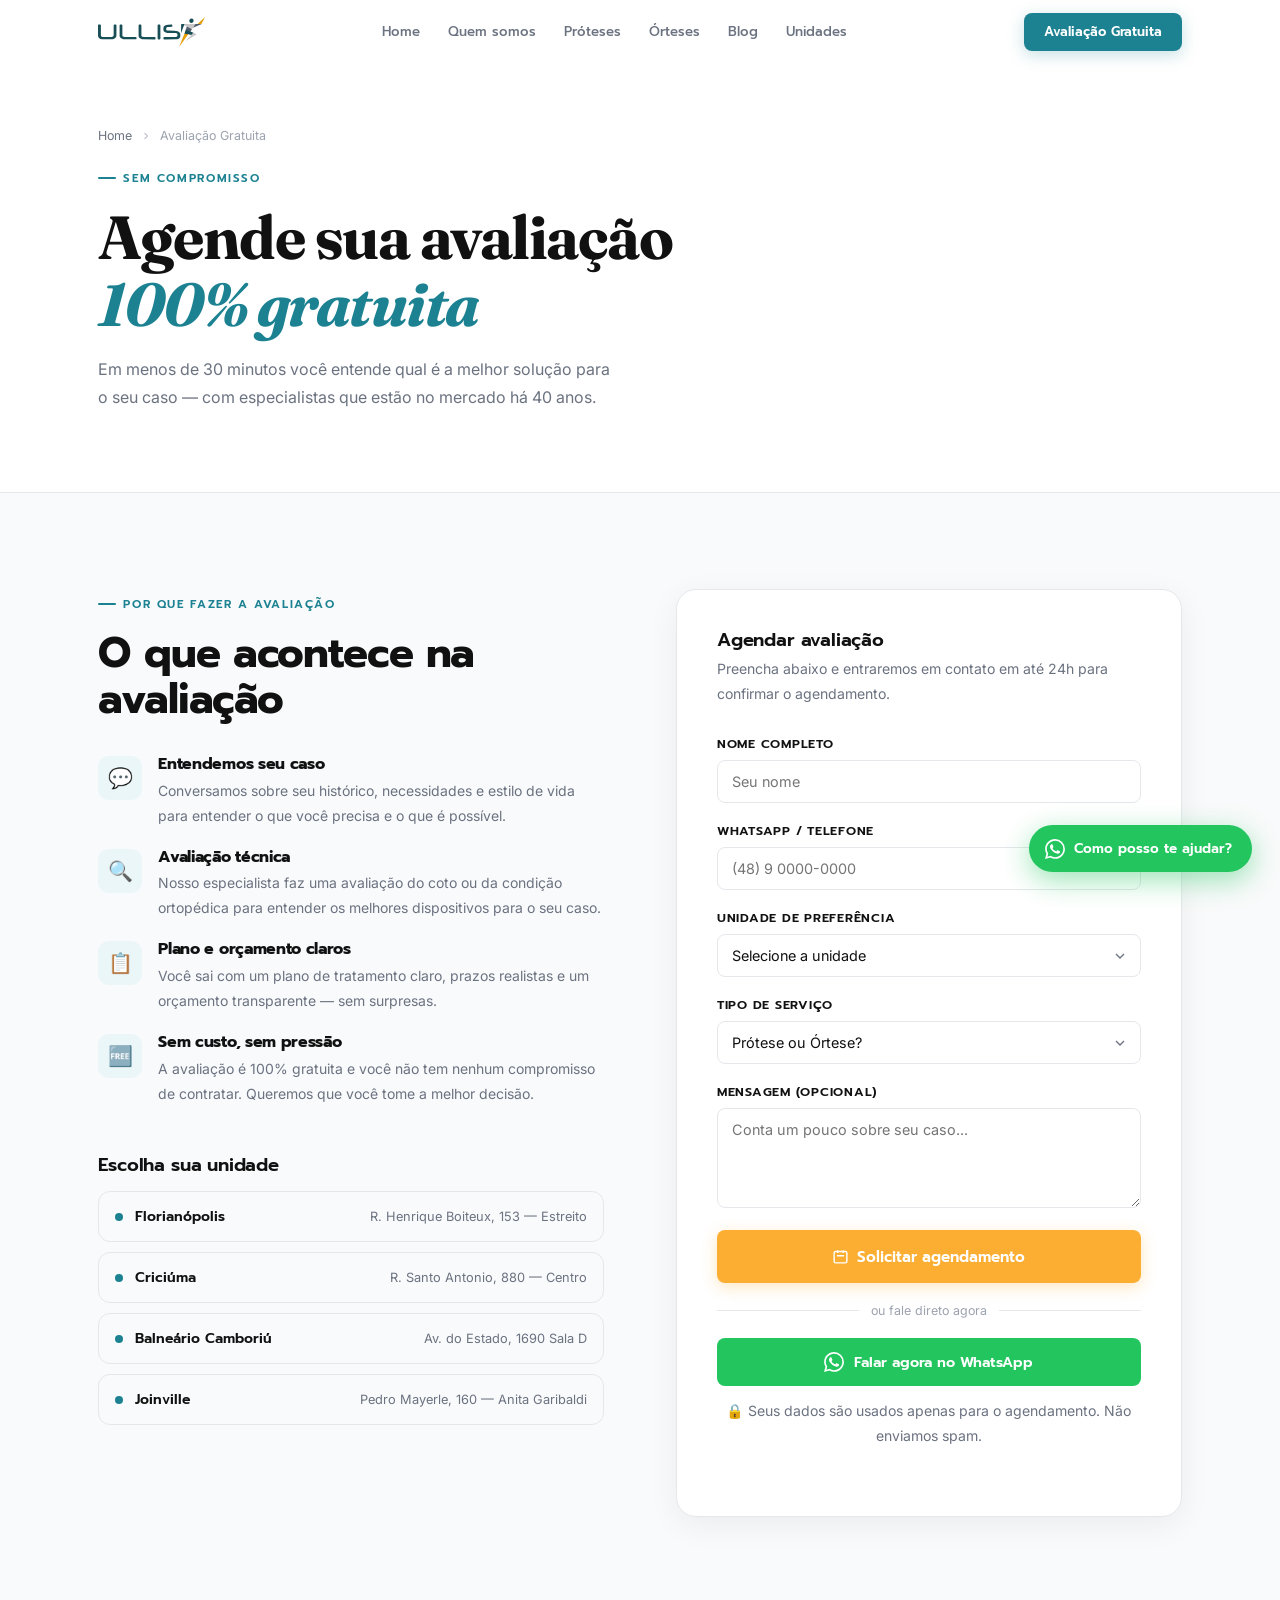
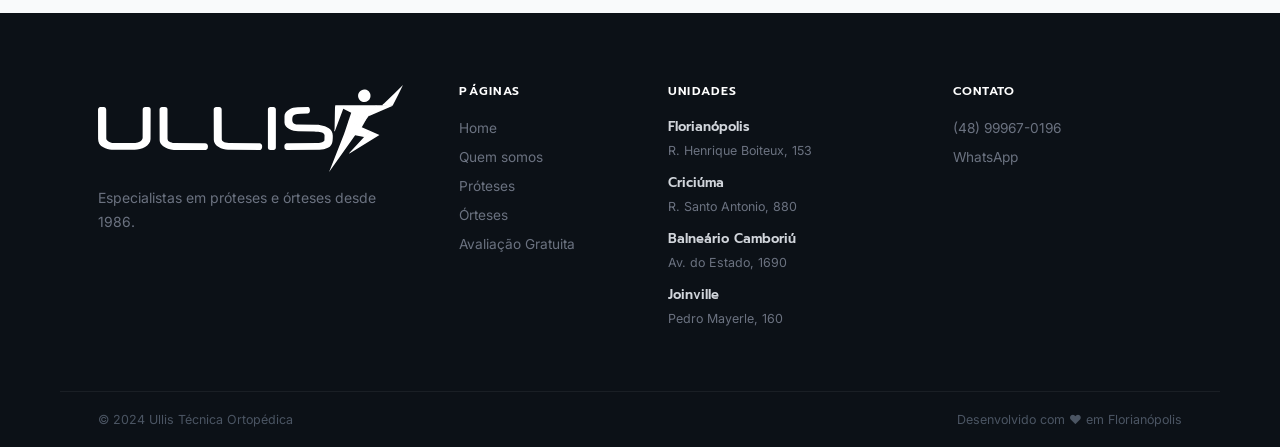
==== Ullis/avaliacao-gratuita.html @ 699c55a4 "Add files via upload" ====
<!DOCTYPE html>
<html lang="pt-BR">
<head>
  <meta charset="UTF-8"><meta name="viewport" content="width=device-width, initial-scale=1.0">
  <title>Avaliação Gratuita | Ullis Técnica Ortopédica</title>
  <meta name="description" content="Agende sua avaliação gratuita com especialistas em próteses e órteses. Sem compromisso. Atendemos em Florianópolis, Criciúma, Balneário Camboriú e Joinville.">
  <link rel="canonical" href="https://ullis.com.br/avaliacao-gratuita">
  <link rel="preconnect" href="https://fonts.googleapis.com">
  <link rel="preconnect" href="https://fonts.gstatic.com" crossorigin>
  <link href="https://fonts.googleapis.com/css2?family=Prompt:ital,wght@0,300;0,400;0,600;0,700;0,800;1,700&family=Inter:wght@400;500&family=Fraunces:ital,opsz,wght@1,9..144,700&display=swap" rel="stylesheet">
  <link rel="stylesheet" href="css/main.css">
  <style>
  .eval-layout{display:grid;grid-template-columns:1fr 1fr;gap:72px;align-items:start}
  .form-card{background:#fff;border:1px solid var(--bd);border-radius:var(--rl);padding:40px;box-shadow:0 8px 32px rgba(0,0,0,.06);position:sticky;top:88px}
  .form-card h3{margin-bottom:6px}
  .form-card > p{font-size:.88rem;color:var(--tm);margin-bottom:28px}
  .form-group{margin-bottom:18px}
  .form-label{display:block;font-family:'Prompt',sans-serif;font-size:.78rem;font-weight:600;color:var(--t);margin-bottom:7px;text-transform:uppercase;letter-spacing:.06em}
  .form-input,.form-select,.form-textarea{
    width:100%;padding:12px 14px;border:1.5px solid var(--bd);border-radius:8px;
    font-family:'Inter',sans-serif;font-size:.9rem;color:var(--t);background:#fff;
    transition:border-color var(--tr),box-shadow var(--tr);outline:none;
    -webkit-appearance:none;
  }
  .form-input:focus,.form-select:focus,.form-textarea:focus{border-color:var(--c);box-shadow:0 0 0 3px rgba(28,130,146,.1)}
  .form-textarea{resize:vertical;min-height:100px}
  .form-select{background-image:url("data:image/svg+xml,%3Csvg xmlns='http://www.w3.org/2000/svg' width='16' height='16' viewBox='0 0 24 24' fill='none' stroke='%236b7280' stroke-width='2'%3E%3Cpath d='M6 9l6 6 6-6'/%3E%3C/svg%3E");background-repeat:no-repeat;background-position:right 12px center;padding-right:38px}
  .form-btn{width:100%;padding:15px;font-size:.95rem;justify-content:center;border-radius:8px}
  .form-note{font-size:.75rem;color:var(--ts);text-align:center;margin-top:12px}
  .or-divider{display:flex;align-items:center;gap:12px;margin:20px 0;color:var(--ts);font-size:.78rem}
  .or-divider::before,.or-divider::after{content:'';flex:1;height:1px;background:var(--bd)}
  .wa-btn-form{
    width:100%;display:flex;align-items:center;justify-content:center;gap:10px;
    padding:13px;background:#22c55e;color:#fff;border-radius:8px;
    font-family:'Prompt',sans-serif;font-size:.9rem;font-weight:600;
    transition:background var(--tr),transform var(--tr);
  }
  .wa-btn-form:hover{background:#16a34a;transform:translateY(-1px)}

  .why-list{display:flex;flex-direction:column;gap:20px;margin-bottom:48px}
  .why-item{display:flex;align-items:flex-start;gap:16px}
  .why-item__ico{width:44px;height:44px;border-radius:11px;background:var(--cl);display:flex;align-items:center;justify-content:center;font-size:20px;flex-shrink:0}
  .why-item h4{margin-bottom:5px}
  .why-item p{font-size:.875rem}

  .units-compact{display:flex;flex-direction:column;gap:10px}
  .unit-c{display:flex;align-items:center;gap:12px;padding:14px 16px;border:1px solid var(--bd);border-radius:var(--r);transition:border-color var(--tr)}
  .unit-c:hover{border-color:var(--c)}
  .unit-c__dot{width:8px;height:8px;border-radius:50%;background:var(--c);flex-shrink:0}
  .unit-c strong{font-family:'Prompt',sans-serif;font-size:.875rem;font-weight:600;color:var(--t)}
  .unit-c span{font-size:.8rem;color:var(--tm);margin-left:auto}

  @media(max-width:1024px){.eval-layout{grid-template-columns:1fr}.form-card{position:static}}
  </style>
</head>
<body>

<nav class="nav" id="nav">
  <div class="nav__i">
    <a href="/" class="logo"><img src="img/logo.svg" alt="Ullis Técnica Ortopédica" height="30"></a>
    <div class="nav__links">
      <a href="/">Home</a><a href="/quem-somos">Quem somos</a>
      <a href="/proteses">Próteses</a><a href="/orteses">Órteses</a>
      <a href="/blog">Blog</a><a href="/unidades">Unidades</a>
    </div>
    <div class="nav__end"><a href="/avaliacao-gratuita" class="btn btn-teal nav__cta-btn active">Avaliação Gratuita</a></div>
    <button class="burger" aria-label="Menu" id="burger"><span></span><span></span><span></span></button>
  </div>
</nav>

<section class="page-hero">
  <div class="wrap">
    <div class="page-hero__breadcrumb">
      <a href="/">Home</a>
      <svg width="12" height="12" viewBox="0 0 24 24" fill="none" stroke="currentColor" stroke-width="2"><path d="M9 18l6-6-6-6"/></svg>
      <span>Avaliação Gratuita</span>
    </div>
    <div class="page-hero__inner" data-r>
      <div class="eyebrow">Sem compromisso</div>
      <h1>Agende sua avaliação<br><em>100% gratuita</em></h1>
      <p style="max-width:520px;margin-top:16px">Em menos de 30 minutos você entende qual é a melhor solução para o seu caso — com especialistas que estão no mercado há 40 anos.</p>
    </div>
  </div>
</section>

<section class="s" style="background:var(--bg)">
  <div class="wrap">
    <div class="eval-layout">

      <!-- LEFT: conteúdo -->
      <div>
        <div class="eyebrow" data-r>Por que fazer a avaliação</div>
        <h2 style="margin-bottom:32px" data-r>O que acontece na avaliação</h2>
        <div class="why-list">
          <div class="why-item" data-r>
            <div class="why-item__ico">💬</div>
            <div>
              <h4>Entendemos seu caso</h4>
              <p>Conversamos sobre seu histórico, necessidades e estilo de vida para entender o que você precisa e o que é possível.</p>
            </div>
          </div>
          <div class="why-item" data-r data-d="1">
            <div class="why-item__ico">🔍</div>
            <div>
              <h4>Avaliação técnica</h4>
              <p>Nosso especialista faz uma avaliação do coto ou da condição ortopédica para entender os melhores dispositivos para o seu caso.</p>
            </div>
          </div>
          <div class="why-item" data-r data-d="2">
            <div class="why-item__ico">📋</div>
            <div>
              <h4>Plano e orçamento claros</h4>
              <p>Você sai com um plano de tratamento claro, prazos realistas e um orçamento transparente — sem surpresas.</p>
            </div>
          </div>
          <div class="why-item" data-r data-d="3">
            <div class="why-item__ico">🆓</div>
            <div>
              <h4>Sem custo, sem pressão</h4>
              <p>A avaliação é 100% gratuita e você não tem nenhum compromisso de contratar. Queremos que você tome a melhor decisão.</p>
            </div>
          </div>
        </div>

        <div data-r>
          <h3 style="margin-bottom:16px">Escolha sua unidade</h3>
          <div class="units-compact">
            <a href="https://maps.google.com/?q=Rua+Henrique+Boiteux+153+Florianopolis" target="_blank" rel="noopener" class="unit-c">
              <div class="unit-c__dot"></div>
              <strong>Florianópolis</strong>
              <span>R. Henrique Boiteux, 153 — Estreito</span>
            </a>
            <a href="https://maps.google.com/?q=Rua+Santo+Antonio+880+Criciuma" target="_blank" rel="noopener" class="unit-c">
              <div class="unit-c__dot"></div>
              <strong>Criciúma</strong>
              <span>R. Santo Antonio, 880 — Centro</span>
            </a>
            <a href="https://maps.google.com/?q=Avenida+do+Estado+1690+Balneario+Camboriu" target="_blank" rel="noopener" class="unit-c">
              <div class="unit-c__dot"></div>
              <strong>Balneário Camboriú</strong>
              <span>Av. do Estado, 1690 Sala D</span>
            </a>
            <a href="https://maps.google.com/?q=Pedro+Mayerle+160+Joinville" target="_blank" rel="noopener" class="unit-c">
              <div class="unit-c__dot"></div>
              <strong>Joinville</strong>
              <span>Pedro Mayerle, 160 — Anita Garibaldi</span>
            </a>
          </div>
        </div>
      </div>

      <!-- RIGHT: formulário -->
      <div data-r data-d="1">
        <div class="form-card">
          <h3>Agendar avaliação</h3>
          <p>Preencha abaixo e entraremos em contato em até 24h para confirmar o agendamento.</p>

          <form action="#" method="POST" id="eval-form">
            <div class="form-group">
              <label class="form-label" for="nome">Nome completo</label>
              <input class="form-input" type="text" id="nome" name="nome" placeholder="Seu nome" required autocomplete="name">
            </div>
            <div class="form-group">
              <label class="form-label" for="tel">WhatsApp / Telefone</label>
              <input class="form-input" type="tel" id="tel" name="telefone" placeholder="(48) 9 0000-0000" required autocomplete="tel">
            </div>
            <div class="form-group">
              <label class="form-label" for="cidade">Unidade de preferência</label>
              <select class="form-select" id="cidade" name="cidade" required>
                <option value="" disabled selected>Selecione a unidade</option>
                <option value="florianopolis">Florianópolis</option>
                <option value="criciuma">Criciúma</option>
                <option value="balneario">Balneário Camboriú</option>
                <option value="joinville">Joinville</option>
              </select>
            </div>
            <div class="form-group">
              <label class="form-label" for="servico">Tipo de serviço</label>
              <select class="form-select" id="servico" name="servico">
                <option value="" disabled selected>Prótese ou Órtese?</option>
                <option value="protese-mi">Prótese — Membro Inferior</option>
                <option value="protese-ms">Prótese — Membro Superior</option>
                <option value="protese-infantil">Prótese Infantil</option>
                <option value="protese-esportiva">Prótese Esportiva</option>
                <option value="ortese">Órtese</option>
                <option value="nao-sei">Não sei ainda</option>
              </select>
            </div>
            <div class="form-group">
              <label class="form-label" for="msg">Mensagem (opcional)</label>
              <textarea class="form-textarea" id="msg" name="mensagem" placeholder="Conta um pouco sobre seu caso..."></textarea>
            </div>
            <button type="submit" class="btn btn-gold form-btn">
              <svg width="17" height="17" fill="none" stroke="currentColor" stroke-width="2" viewBox="0 0 24 24"><path d="M8 7V3m8 4V3m-9 8h10M5 21h14a2 2 0 002-2V7a2 2 0 00-2-2H5a2 2 0 00-2 2v12a2 2 0 002 2z"/></svg>
              Solicitar agendamento
            </button>
          </form>

          <div class="or-divider">ou fale direto agora</div>

          <a href="https://wa.me/5548999670196?text=Olá!%20Gostaria%20de%20agendar%20uma%20avaliação%20gratuita." target="_blank" rel="noopener" class="wa-btn-form">
            <svg width="20" height="20" viewBox="0 0 24 24" fill="currentColor"><path d="M17.472 14.382c-.297-.149-1.758-.867-2.03-.967-.273-.099-.471-.148-.67.15-.197.297-.767.966-.94 1.164-.173.199-.347.223-.644.075-.297-.15-1.255-.463-2.39-1.475-.883-.788-1.48-1.761-1.653-2.059-.173-.297-.018-.458.13-.606.134-.133.298-.347.446-.52.149-.174.198-.298.298-.497.099-.198.05-.371-.025-.52-.075-.149-.669-1.612-.916-2.207-.242-.579-.487-.5-.669-.51-.173-.008-.371-.01-.57-.01-.198 0-.52.074-.792.372-.272.297-1.04 1.016-1.04 2.479 0 1.462 1.065 2.875 1.213 3.074.149.198 2.096 3.2 5.077 4.487.709.306 1.262.489 1.694.625.712.227 1.36.195 1.871.118.571-.085 1.758-.719 2.006-1.413.248-.694.248-1.289.173-1.413-.074-.124-.272-.198-.57-.347m-5.421 7.403h-.004a9.87 9.87 0 01-5.031-1.378l-.361-.214-3.741.982.998-3.648-.235-.374a9.86 9.86 0 01-1.51-5.26c.001-5.45 4.436-9.884 9.888-9.884 2.64 0 5.122 1.03 6.988 2.898a9.825 9.825 0 012.893 6.994c-.003 5.45-4.437 9.884-9.885 9.884m8.413-18.297A11.815 11.815 0 0012.05 0C5.495 0 .16 5.335.157 11.892c0 2.096.547 4.142 1.588 5.945L.057 24l6.305-1.654a11.882 11.882 0 005.683 1.448h.005c6.554 0 11.89-5.335 11.893-11.893a11.821 11.821 0 00-3.48-8.413z"/></svg>
            Falar agora no WhatsApp
          </a>

          <p class="form-note">🔒 Seus dados são usados apenas para o agendamento. Não enviamos spam.</p>
        </div>
      </div>
    </div>
  </div>
</section>

<footer class="footer">
  <div class="footer__main">
    <div><div class="footer__brand-name"><img src="img/logo.svg" alt="Ullis" height="34" style="filter:brightness(0) invert(1)"></div><p class="brand-desc">Especialistas em próteses e órteses desde 1986.</p></div>
    <div class="footer__col"><h5>Páginas</h5><ul><li><a href="/">Home</a></li><li><a href="/quem-somos">Quem somos</a></li><li><a href="/proteses">Próteses</a></li><li><a href="/orteses">Órteses</a></li><li><a href="/avaliacao-gratuita">Avaliação Gratuita</a></li></ul></div>
    <div class="footer__col"><h5>Unidades</h5><div class="footer__addrs"><div class="footer__addr"><strong>Florianópolis</strong><span>R. Henrique Boiteux, 153</span></div><div class="footer__addr"><strong>Criciúma</strong><span>R. Santo Antonio, 880</span></div><div class="footer__addr"><strong>Balneário Camboriú</strong><span>Av. do Estado, 1690</span></div><div class="footer__addr"><strong>Joinville</strong><span>Pedro Mayerle, 160</span></div></div></div>
    <div class="footer__col"><h5>Contato</h5><ul><li><a href="tel:+5548999670196">(48) 99967-0196</a></li><li><a href="https://wa.me/5548999670196" target="_blank">WhatsApp</a></li></ul></div>
  </div>
  <div style="max-width:var(--max);margin:0 auto"><div class="footer__bar"><span>© 2024 Ullis Técnica Ortopédica</span><span>Desenvolvido com ♥ em Florianópolis</span></div></div>
</footer>

<a href="https://wa.me/5548999670196" target="_blank" rel="noopener" class="wa" aria-label="WhatsApp"><svg viewBox="0 0 24 24" fill="currentColor"><path d="M17.472 14.382c-.297-.149-1.758-.867-2.03-.967-.273-.099-.471-.148-.67.15-.197.297-.767.966-.94 1.164-.173.199-.347.223-.644.075-.297-.15-1.255-.463-2.39-1.475-.883-.788-1.48-1.761-1.653-2.059-.173-.297-.018-.458.13-.606.134-.133.298-.347.446-.52.149-.174.198-.298.298-.497.099-.198.05-.371-.025-.52-.075-.149-.669-1.612-.916-2.207-.242-.579-.487-.5-.669-.51-.173-.008-.371-.01-.57-.01-.198 0-.52.074-.792.372-.272.297-1.04 1.016-1.04 2.479 0 1.462 1.065 2.875 1.213 3.074.149.198 2.096 3.2 5.077 4.487.709.306 1.262.489 1.694.625.712.227 1.36.195 1.871.118.571-.085 1.758-.719 2.006-1.413.248-.694.248-1.289.173-1.413-.074-.124-.272-.198-.57-.347m-5.421 7.403h-.004a9.87 9.87 0 01-5.031-1.378l-.361-.214-3.741.982.998-3.648-.235-.374a9.86 9.86 0 01-1.51-5.26c.001-5.45 4.436-9.884 9.888-9.884 2.64 0 5.122 1.03 6.988 2.898a9.825 9.825 0 012.893 6.994c-.003 5.45-4.437 9.884-9.885 9.884m8.413-18.297A11.815 11.815 0 0012.05 0C5.495 0 .16 5.335.157 11.892c0 2.096.547 4.142 1.588 5.945L.057 24l6.305-1.654a11.882 11.882 0 005.683 1.448h.005c6.554 0 11.89-5.335 11.893-11.893a11.821 11.821 0 00-3.48-8.413z"/></svg><span>Como posso te ajudar?</span></a>

<script>
const nav=document.getElementById('nav');
window.addEventListener('scroll',()=>nav.classList.toggle('up',scrollY>10),{passive:true});
const ro=new IntersectionObserver(es=>es.forEach(e=>{if(e.isIntersecting)e.target.classList.add('on')}),{threshold:.1});
document.querySelectorAll('[data-r]').forEach(el=>ro.observe(el));
const burger=document.getElementById('burger');const links=document.querySelector('.nav__links');let open=false;
burger.addEventListener('click',()=>{open=!open;links.style.cssText=open?'display:flex;flex-direction:column;position:absolute;top:64px;left:0;right:0;background:#fff;padding:12px 16px 16px;border-bottom:1px solid #e5e7eb;gap:2px;z-index:99;box-shadow:0 8px 24px rgba(0,0,0,.08)':''});
// Phone mask
document.getElementById('tel').addEventListener('input',function(){let v=this.value.replace(/\D/g,'');if(v.length<=11)v=v.replace(/(\d{2})(\d{1})(\d{4})(\d{4})/,'($1) $2 $3-$4').replace(/(\d{2})(\d{4})(\d{4})/,'($1) $2-$3');this.value=v});
</script>
</body>
</html>
---- Ullis/css/main.css ----
/* ═══════════════════════════════════════════════
   Ullis Técnica Ortopédica — Shared Stylesheet
   ═══════════════════════════════════════════════ */

/* ─── Reset ─── */
*,*::before,*::after{box-sizing:border-box;margin:0;padding:0}
html{scroll-behavior:smooth;font-size:16px;-webkit-text-size-adjust:100%}
body{font-family:'Inter',sans-serif;background:#fff;color:#111;-webkit-font-smoothing:antialiased;overflow-x:hidden}
img{max-width:100%;display:block;height:auto}
a{text-decoration:none;color:inherit}
button{font-family:inherit;cursor:pointer;border:none;background:none}

/* ─── Tokens ─── */
:root{
  --c:#1C8292;--cl:#ebf6f8;--cm:rgba(28,130,146,.12);--cd:#166f7d;
  --g:#FBAE32;--gd:#e49c25;
  --t:#111111;--tm:#6b7280;--ts:#9ca3af;
  --bd:#e5e7eb;--bg:#f9fafb;
  --max:1160px;
  --tr:.28s cubic-bezier(.4,0,.2,1);
  --r:12px;--rl:20px;
}

/* ─── Typography ─── */
h1,h2,h3,h4,h5{font-family:'Prompt',sans-serif;line-height:1.12;letter-spacing:-.02em;color:var(--t)}
h1{font-size:clamp(2.4rem,5vw,3.8rem);font-weight:800}
h2{font-size:clamp(1.8rem,3.5vw,2.6rem);font-weight:700}
h3{font-size:1.15rem;font-weight:600;letter-spacing:-.01em}
p{font-size:1rem;line-height:1.78;color:var(--tm)}

/* ─── Utilities ─── */
.wrap{max-width:var(--max);margin:0 auto;padding:0 clamp(16px,3vw,40px)}
.s{padding:96px 0}.s-sm{padding:64px 0}
.eyebrow{display:inline-flex;align-items:center;gap:7px;font-family:'Prompt',sans-serif;font-size:.72rem;font-weight:600;letter-spacing:.14em;text-transform:uppercase;color:var(--c);margin-bottom:18px}
.eyebrow::before{content:'';width:18px;height:2px;background:var(--c);border-radius:1px}

/* ─── Buttons ─── */
.btn{display:inline-flex;align-items:center;gap:8px;font-family:'Prompt',sans-serif;font-size:.88rem;font-weight:600;padding:13px 26px;border-radius:8px;transition:transform var(--tr),box-shadow var(--tr),background var(--tr),border-color var(--tr);white-space:nowrap}
.btn:hover{transform:translateY(-1px)}.btn:active{transform:translateY(0)}
.btn-gold{background:var(--g);color:#fff;box-shadow:0 4px 16px rgba(251,174,50,.3)}
.btn-gold:hover{background:var(--gd);box-shadow:0 8px 24px rgba(251,174,50,.4)}
.btn-teal{background:var(--c);color:#fff;box-shadow:0 4px 16px rgba(28,130,146,.25)}
.btn-teal:hover{background:var(--cd);box-shadow:0 8px 24px rgba(28,130,146,.35)}
.btn-ghost{background:transparent;color:var(--t);border:1.5px solid var(--bd)}
.btn-ghost:hover{border-color:var(--c);color:var(--c);background:var(--cl)}
.btn-wh{background:#fff;color:var(--c)}.btn-wh:hover{background:#f0f9fb}
.btn-ghost-wh{background:transparent;color:#fff;border:1.5px solid rgba(255,255,255,.4)}
.btn-ghost-wh:hover{background:rgba(255,255,255,.08);border-color:#fff}

/* ─── NAV ─── */
.nav{position:fixed;inset:0 0 auto;z-index:100;height:64px;background:rgba(255,255,255,.9);backdrop-filter:blur(16px) saturate(180%);-webkit-backdrop-filter:blur(16px) saturate(180%);border-bottom:1px solid transparent;transition:border-color .3s,box-shadow .3s}
.nav.up{border-color:var(--bd);box-shadow:0 1px 0 var(--bd)}
.nav__i{max-width:var(--max);margin:0 auto;padding:0 clamp(16px,3vw,40px);height:100%;display:flex;align-items:center;justify-content:space-between;gap:32px}
.logo{display:flex;align-items:center;flex-shrink:0}
.logo img{height:30px;width:auto;display:block}
.nav__links{display:flex;align-items:center;gap:2px}
.nav__links a{font-family:'Prompt',sans-serif;font-size:.83rem;font-weight:500;color:var(--tm);padding:7px 13px;border-radius:6px;transition:color var(--tr),background var(--tr)}
.nav__links a:hover,.nav__links a.active{color:var(--t);background:var(--bg)}
.nav__links a.active{color:var(--c)}
.nav__end{display:flex;align-items:center;gap:10px}
.nav__cta-btn{padding:9px 20px;font-size:.82rem}
.burger{display:none;padding:6px;flex-direction:column;gap:5px}
.burger span{display:block;width:20px;height:1.5px;background:var(--t);border-radius:2px;transition:var(--tr)}

/* ─── PAGE HERO (inner pages) ─── */
.page-hero{padding:128px 0 80px;background:#fff;border-bottom:1px solid var(--bd)}
.page-hero--teal{background:var(--c);border-bottom:none}
.page-hero--teal .eyebrow{color:rgba(255,255,255,.7)}
.page-hero--teal .eyebrow::before{background:rgba(255,255,255,.7)}
.page-hero--teal h1,.page-hero--teal p{color:#fff}
.page-hero--teal p{color:rgba(255,255,255,.8)}
.page-hero__inner{max-width:780px}
/* H1 dos heroes internos: Fraunces inteiro — sem mistura de fontes */
.page-hero h1{font-family:'Fraunces',Georgia,serif;font-weight:700;letter-spacing:-.025em;line-height:1.1}
.page-hero h1 em{font-style:italic;color:var(--c)}
.page-hero--teal h1 em{color:rgba(255,255,255,.82)}
.page-hero__breadcrumb{display:flex;align-items:center;gap:8px;font-size:.78rem;color:var(--ts);margin-bottom:20px}
.page-hero__breadcrumb a{color:var(--tm);transition:color var(--tr)}
.page-hero__breadcrumb a:hover{color:var(--c)}
.page-hero__breadcrumb span{color:var(--ts)}

/* ─── TAGS ─── */
.tags{display:flex;gap:8px;flex-wrap:wrap}
.tag{font-size:.72rem;font-weight:600;font-family:'Prompt',sans-serif;letter-spacing:.04em;padding:5px 13px;border-radius:100px;background:var(--cl);color:var(--c)}
.tag-dark{background:rgba(255,255,255,.15);color:#fff}

/* ─── LINK ARROW ─── */
.link-arrow{display:inline-flex;align-items:center;gap:6px;font-family:'Prompt',sans-serif;font-size:.88rem;font-weight:600;color:var(--c);transition:gap var(--tr)}
.link-arrow:hover{gap:10px}
.link-arrow svg{transition:transform var(--tr)}
.link-arrow:hover svg{transform:translateX(3px)}

/* ─── REVEAL ─── */
[data-r]{opacity:0;transform:translateY(20px);transition:opacity .65s ease,transform .65s ease}
[data-r].on{opacity:1;transform:none}
[data-r][data-d="1"]{transition-delay:.1s}[data-r][data-d="2"]{transition-delay:.2s}[data-r][data-d="3"]{transition-delay:.3s}

/* ─── CTA SECTION ─── */
.cta-final{background:var(--c);padding:96px clamp(16px,3vw,40px);text-align:center;position:relative;overflow:hidden}
.cta-final::before,.cta-final::after{content:'';position:absolute;border-radius:50%;background:rgba(255,255,255,.05)}
.cta-final::before{width:500px;height:500px;top:-200px;right:-100px}
.cta-final::after{width:300px;height:300px;bottom:-150px;left:-50px}
.cta-final__in{max-width:600px;margin:0 auto;position:relative;z-index:1}
.cta-tag{display:inline-block;background:rgba(255,255,255,.15);color:rgba(255,255,255,.9);font-family:'Prompt',sans-serif;font-size:.72rem;font-weight:600;letter-spacing:.14em;text-transform:uppercase;padding:6px 16px;border-radius:100px;margin-bottom:22px}
.cta-final h2{color:#fff;margin-bottom:14px}
.cta-final p{color:rgba(255,255,255,.75);max-width:440px;margin:0 auto 36px}
.cta-final__btns{display:flex;gap:12px;justify-content:center;flex-wrap:wrap}

/* ─── FOOTER ─── */
.footer{background:#0c1117;color:#fff}
.footer__main{max-width:var(--max);margin:0 auto;padding:72px clamp(16px,3vw,40px) 64px;display:grid;grid-template-columns:2fr 1fr 1.5fr 1.5fr;gap:56px}
.footer__brand-name{font-family:'Prompt',sans-serif;font-size:1.3rem;font-weight:800;margin-bottom:14px}
.footer__brand-name span{color:var(--c)}
.footer p.brand-desc{font-size:.875rem;line-height:1.7;color:#6b7280;margin-bottom:24px}
.soc{display:flex;gap:8px}
.soc a{width:36px;height:36px;border-radius:8px;background:rgba(255,255,255,.07);display:flex;align-items:center;justify-content:center;color:#6b7280;font-size:16px;transition:background var(--tr),color var(--tr)}
.soc a:hover{background:var(--c);color:#fff}
.footer__col h5{font-family:'Prompt',sans-serif;font-size:.76rem;font-weight:600;color:#fff;text-transform:uppercase;letter-spacing:.1em;margin-bottom:18px}
.footer__col ul{list-style:none;display:flex;flex-direction:column;gap:9px}
.footer__col ul a{font-size:.855rem;color:#6b7280;transition:color var(--tr)}
.footer__col ul a:hover{color:#fff}
.footer__addrs{display:flex;flex-direction:column;gap:14px}
.footer__addr strong{display:block;font-size:.82rem;color:#d1d5db;font-family:'Prompt',sans-serif;font-weight:600;margin-bottom:2px}
.footer__addr span{font-size:.78rem;color:#6b7280}
.footer__bar{border-top:1px solid rgba(255,255,255,.06);padding:20px clamp(16px,3vw,40px);max-width:var(--max);margin:0 auto;display:flex;align-items:center;justify-content:space-between;font-size:.78rem;color:#4b5563;flex-wrap:wrap;gap:8px}
.footer__bar a{color:var(--c)}

/* ─── WHATSAPP FLOAT ─── */
.wa{position:fixed;bottom:28px;right:28px;z-index:200;display:flex;align-items:center;gap:9px;background:#22c55e;color:#fff;font-family:'Prompt',sans-serif;font-size:.85rem;font-weight:600;padding:13px 20px 13px 16px;border-radius:100px;box-shadow:0 8px 28px rgba(34,197,94,.45);transition:transform var(--tr),box-shadow var(--tr)}
.wa:hover{transform:translateY(-2px);box-shadow:0 14px 36px rgba(34,197,94,.55)}
.wa svg{width:20px;height:20px;flex-shrink:0}

/* ─── RESPONSIVE ─── */
@media(max-width:1024px){.footer__main{grid-template-columns:1fr 1fr;gap:36px}}
@media(max-width:640px){
  .s,.s-sm{padding:64px 0}
  .nav__links{display:none}.burger{display:flex}
  .footer__main{grid-template-columns:1fr;gap:28px}
  .wa span{display:none}.wa{padding:13px;border-radius:50%}
  .cta-final__btns{flex-direction:column;align-items:center}
  .page-hero{padding:100px 0 56px}
}
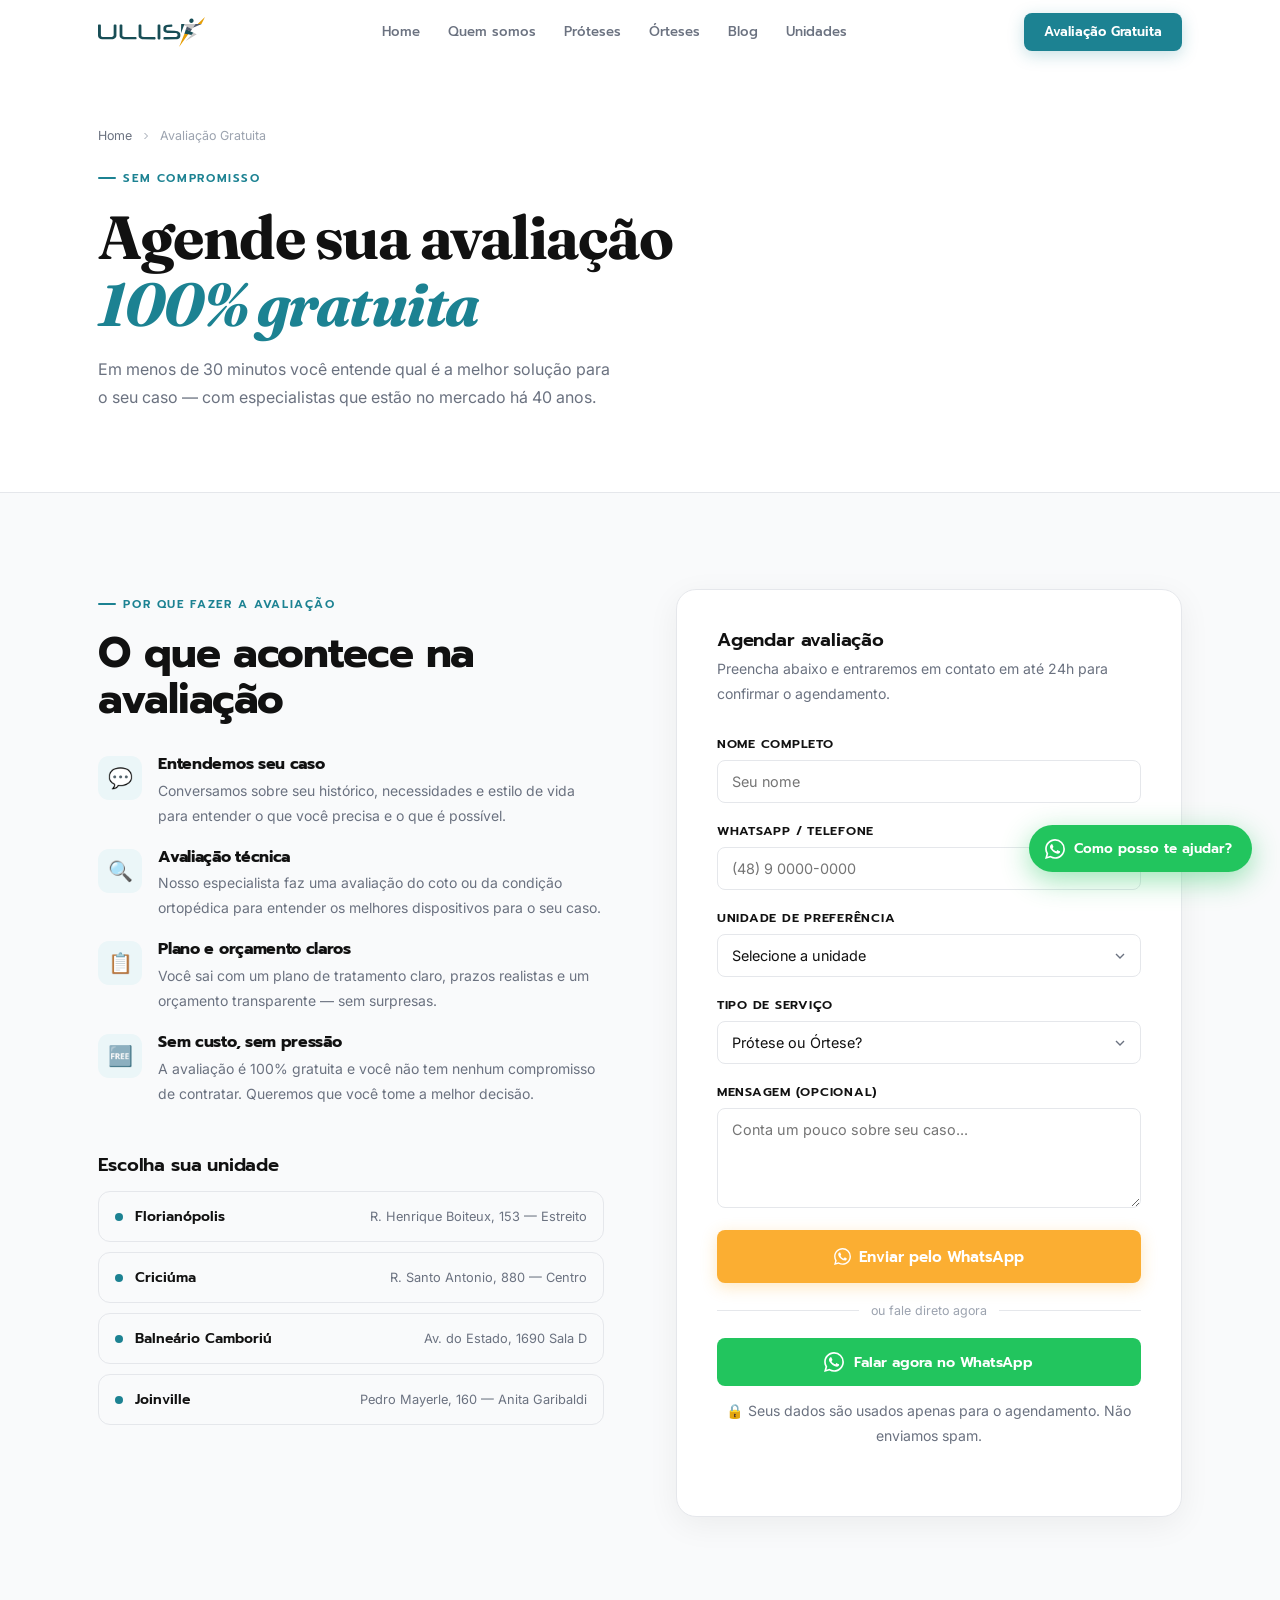
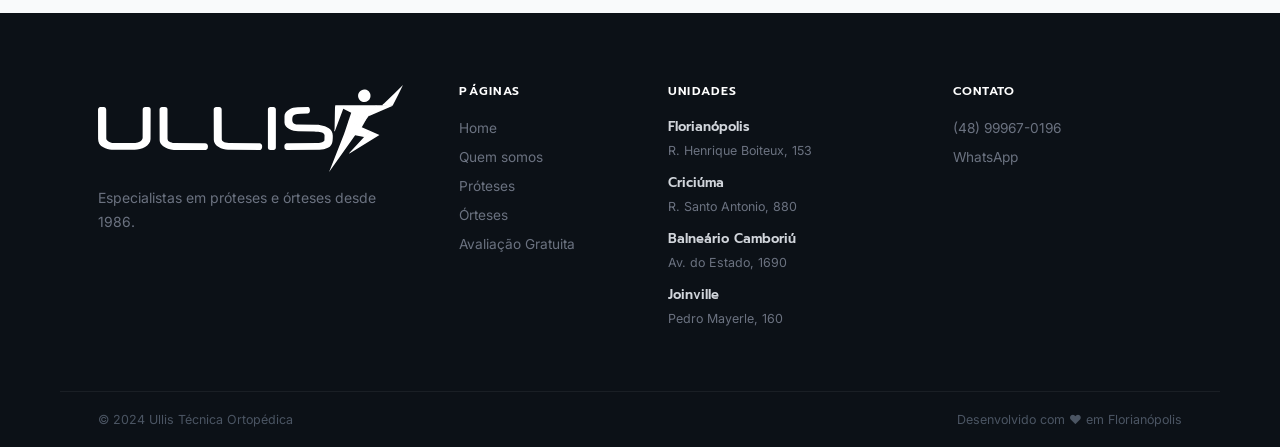
==== commit 4a9f0d26: "Add files via upload" ====
--- a/Ullis/avaliacao-gratuita.html
+++ b/Ullis/avaliacao-gratuita.html
@@ -155,7 +155,7 @@
           <h3>Agendar avaliação</h3>
           <p>Preencha abaixo e entraremos em contato em até 24h para confirmar o agendamento.</p>
 
-          <form action="#" method="POST" id="eval-form">
+          <form id="eval-form" onsubmit="sendToWhatsApp(event)">
             <div class="form-group">
               <label class="form-label" for="nome">Nome completo</label>
               <input class="form-input" type="text" id="nome" name="nome" placeholder="Seu nome" required autocomplete="name">
@@ -168,22 +168,22 @@
               <label class="form-label" for="cidade">Unidade de preferência</label>
               <select class="form-select" id="cidade" name="cidade" required>
                 <option value="" disabled selected>Selecione a unidade</option>
-                <option value="florianopolis">Florianópolis</option>
-                <option value="criciuma">Criciúma</option>
-                <option value="balneario">Balneário Camboriú</option>
-                <option value="joinville">Joinville</option>
+                <option value="Florianópolis">Florianópolis</option>
+                <option value="Criciúma">Criciúma</option>
+                <option value="Balneário Camboriú">Balneário Camboriú</option>
+                <option value="Joinville">Joinville</option>
               </select>
             </div>
             <div class="form-group">
               <label class="form-label" for="servico">Tipo de serviço</label>
               <select class="form-select" id="servico" name="servico">
                 <option value="" disabled selected>Prótese ou Órtese?</option>
-                <option value="protese-mi">Prótese — Membro Inferior</option>
-                <option value="protese-ms">Prótese — Membro Superior</option>
-                <option value="protese-infantil">Prótese Infantil</option>
-                <option value="protese-esportiva">Prótese Esportiva</option>
-                <option value="ortese">Órtese</option>
-                <option value="nao-sei">Não sei ainda</option>
+                <option value="Prótese — Membro Inferior">Prótese — Membro Inferior</option>
+                <option value="Prótese — Membro Superior">Prótese — Membro Superior</option>
+                <option value="Prótese Infantil">Prótese Infantil</option>
+                <option value="Prótese Esportiva">Prótese Esportiva</option>
+                <option value="Órtese">Órtese</option>
+                <option value="Ainda não sei">Ainda não sei</option>
               </select>
             </div>
             <div class="form-group">
@@ -191,8 +191,8 @@
               <textarea class="form-textarea" id="msg" name="mensagem" placeholder="Conta um pouco sobre seu caso..."></textarea>
             </div>
             <button type="submit" class="btn btn-gold form-btn">
-              <svg width="17" height="17" fill="none" stroke="currentColor" stroke-width="2" viewBox="0 0 24 24"><path d="M8 7V3m8 4V3m-9 8h10M5 21h14a2 2 0 002-2V7a2 2 0 00-2-2H5a2 2 0 00-2 2v12a2 2 0 002 2z"/></svg>
-              Solicitar agendamento
+              <svg width="17" height="17" viewBox="0 0 24 24" fill="currentColor"><path d="M17.472 14.382c-.297-.149-1.758-.867-2.03-.967-.273-.099-.471-.148-.67.15-.197.297-.767.966-.94 1.164-.173.199-.347.223-.644.075-.297-.15-1.255-.463-2.39-1.475-.883-.788-1.48-1.761-1.653-2.059-.173-.297-.018-.458.13-.606.134-.133.298-.347.446-.52.149-.174.198-.298.298-.497.099-.198.05-.371-.025-.52-.075-.149-.669-1.612-.916-2.207-.242-.579-.487-.5-.669-.51-.173-.008-.371-.01-.57-.01-.198 0-.52.074-.792.372-.272.297-1.04 1.016-1.04 2.479 0 1.462 1.065 2.875 1.213 3.074.149.198 2.096 3.2 5.077 4.487.709.306 1.262.489 1.694.625.712.227 1.36.195 1.871.118.571-.085 1.758-.719 2.006-1.413.248-.694.248-1.289.173-1.413-.074-.124-.272-.198-.57-.347m-5.421 7.403h-.004a9.87 9.87 0 01-5.031-1.378l-.361-.214-3.741.982.998-3.648-.235-.374a9.86 9.86 0 01-1.51-5.26c.001-5.45 4.436-9.884 9.888-9.884 2.64 0 5.122 1.03 6.988 2.898a9.825 9.825 0 012.893 6.994c-.003 5.45-4.437 9.884-9.885 9.884m8.413-18.297A11.815 11.815 0 0012.05 0C5.495 0 .16 5.335.157 11.892c0 2.096.547 4.142 1.588 5.945L.057 24l6.305-1.654a11.882 11.882 0 005.683 1.448h.005c6.554 0 11.89-5.335 11.893-11.893a11.821 11.821 0 00-3.48-8.413z"/></svg>
+              Enviar pelo WhatsApp
             </button>
           </form>
 
@@ -231,6 +231,23 @@
 burger.addEventListener('click',()=>{open=!open;links.style.cssText=open?'display:flex;flex-direction:column;position:absolute;top:64px;left:0;right:0;background:#fff;padding:12px 16px 16px;border-bottom:1px solid #e5e7eb;gap:2px;z-index:99;box-shadow:0 8px 24px rgba(0,0,0,.08)':''});
 // Phone mask
 document.getElementById('tel').addEventListener('input',function(){let v=this.value.replace(/\D/g,'');if(v.length<=11)v=v.replace(/(\d{2})(\d{1})(\d{4})(\d{4})/,'($1) $2 $3-$4').replace(/(\d{2})(\d{4})(\d{4})/,'($1) $2-$3');this.value=v});
+
+// Form → WhatsApp
+function sendToWhatsApp(e){
+  e.preventDefault();
+  const nome=document.getElementById('nome').value.trim();
+  const tel=document.getElementById('tel').value.trim();
+  const cidade=document.getElementById('cidade').value;
+  const servico=document.getElementById('servico').value||'Não informado';
+  const msg=document.getElementById('msg').value.trim();
+  let texto=`Olá! Gostaria de agendar uma *avaliação gratuita* na Ullis.\n\n`;
+  texto+=`*Nome:* ${nome}\n`;
+  texto+=`*Telefone:* ${tel}\n`;
+  texto+=`*Unidade:* ${cidade}\n`;
+  texto+=`*Serviço:* ${servico}\n`;
+  if(msg)texto+=`*Mensagem:* ${msg}\n`;
+  window.open(`https://wa.me/5548999670196?text=${encodeURIComponent(texto)}`,'_blank');
+}
 </script>
 </body>
 </html>
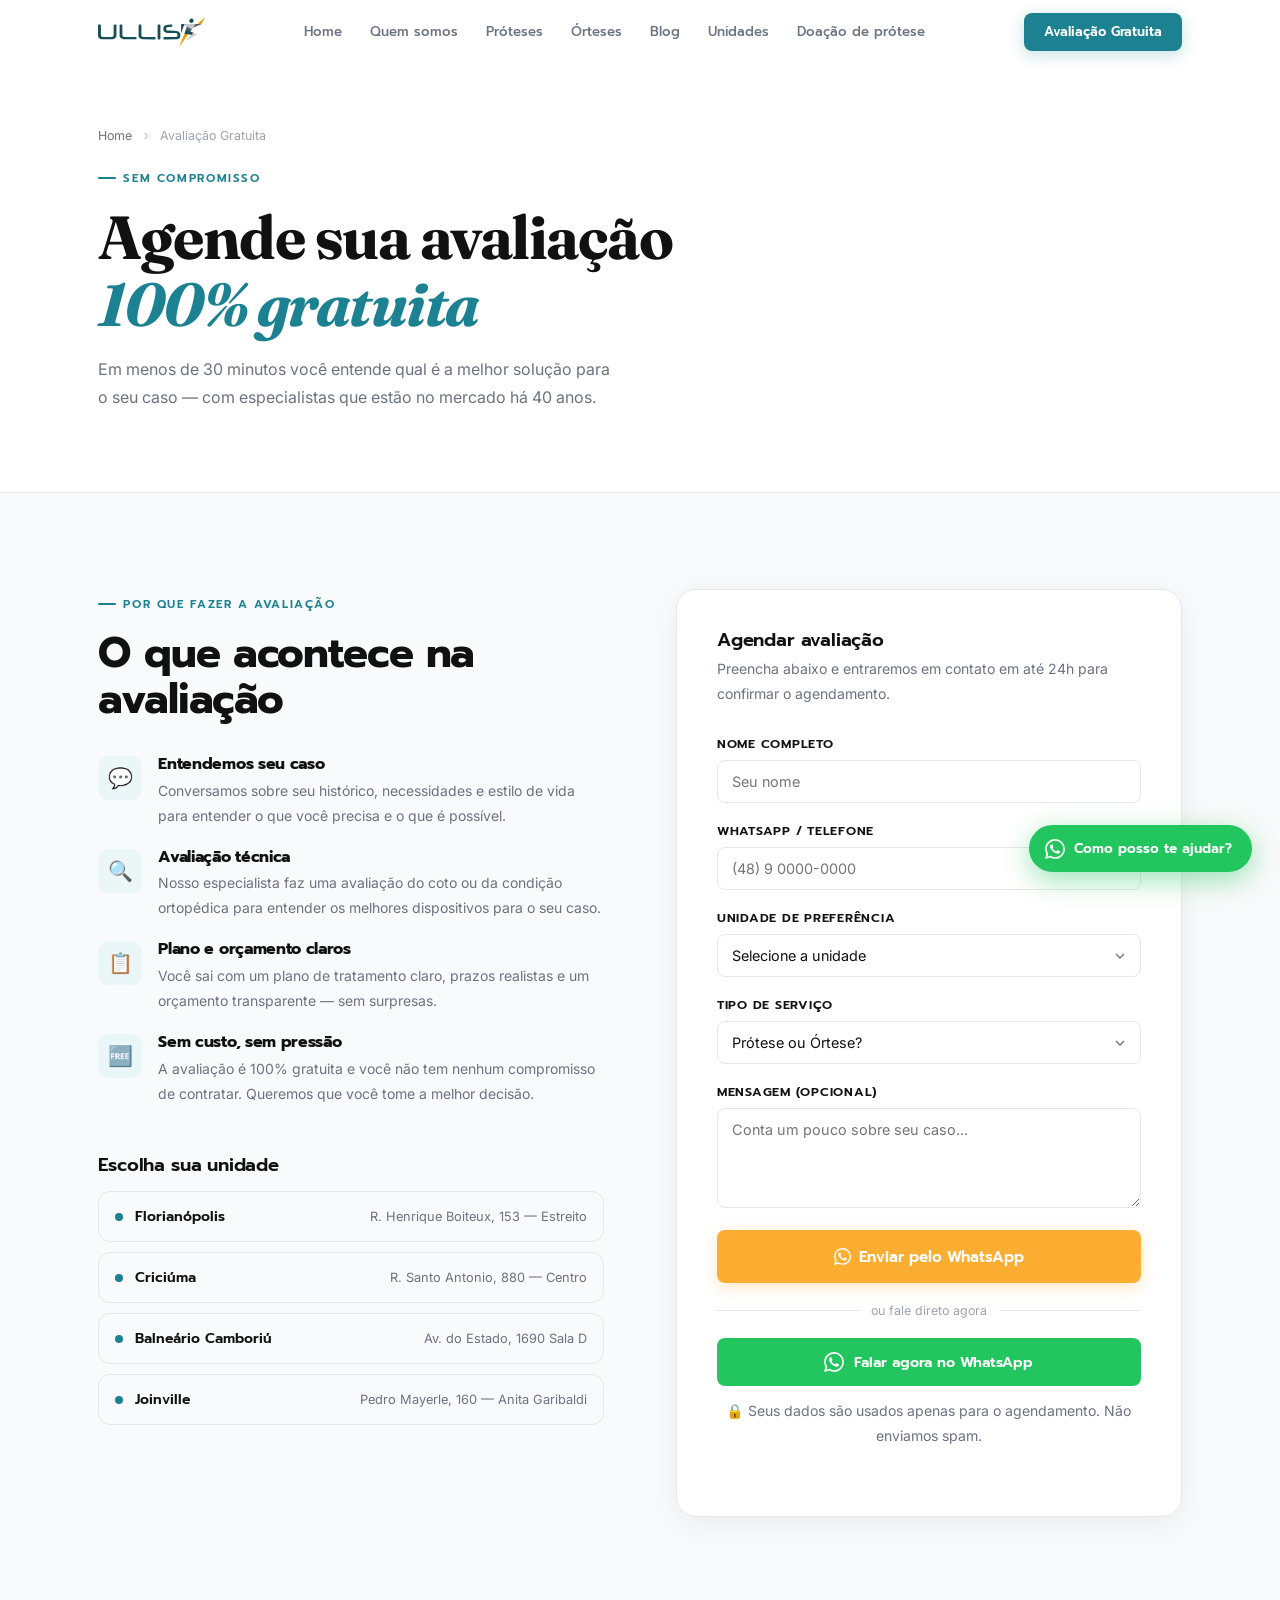
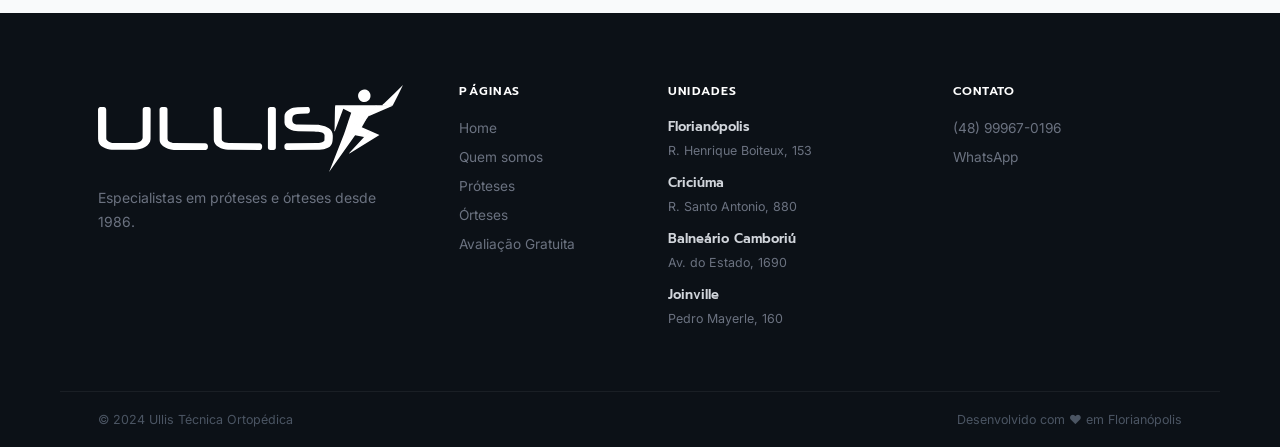
==== commit cac1b5b9: "deploy: atualizar avaliacao-gratuita.html" ====
--- a/Ullis/avaliacao-gratuita.html
+++ b/Ullis/avaliacao-gratuita.html
@@ -61,7 +61,7 @@
     <div class="nav__links">
       <a href="/">Home</a><a href="/quem-somos">Quem somos</a>
       <a href="/proteses">Próteses</a><a href="/orteses">Órteses</a>
-      <a href="/blog">Blog</a><a href="/unidades">Unidades</a>
+      <a href="/blog">Blog</a><a href="/unidades">Unidades</a><a href="/doacao-protese">Doação de prótese</a>
     </div>
     <div class="nav__end"><a href="/avaliacao-gratuita" class="btn btn-teal nav__cta-btn active">Avaliação Gratuita</a></div>
     <button class="burger" aria-label="Menu" id="burger"><span></span><span></span><span></span></button>
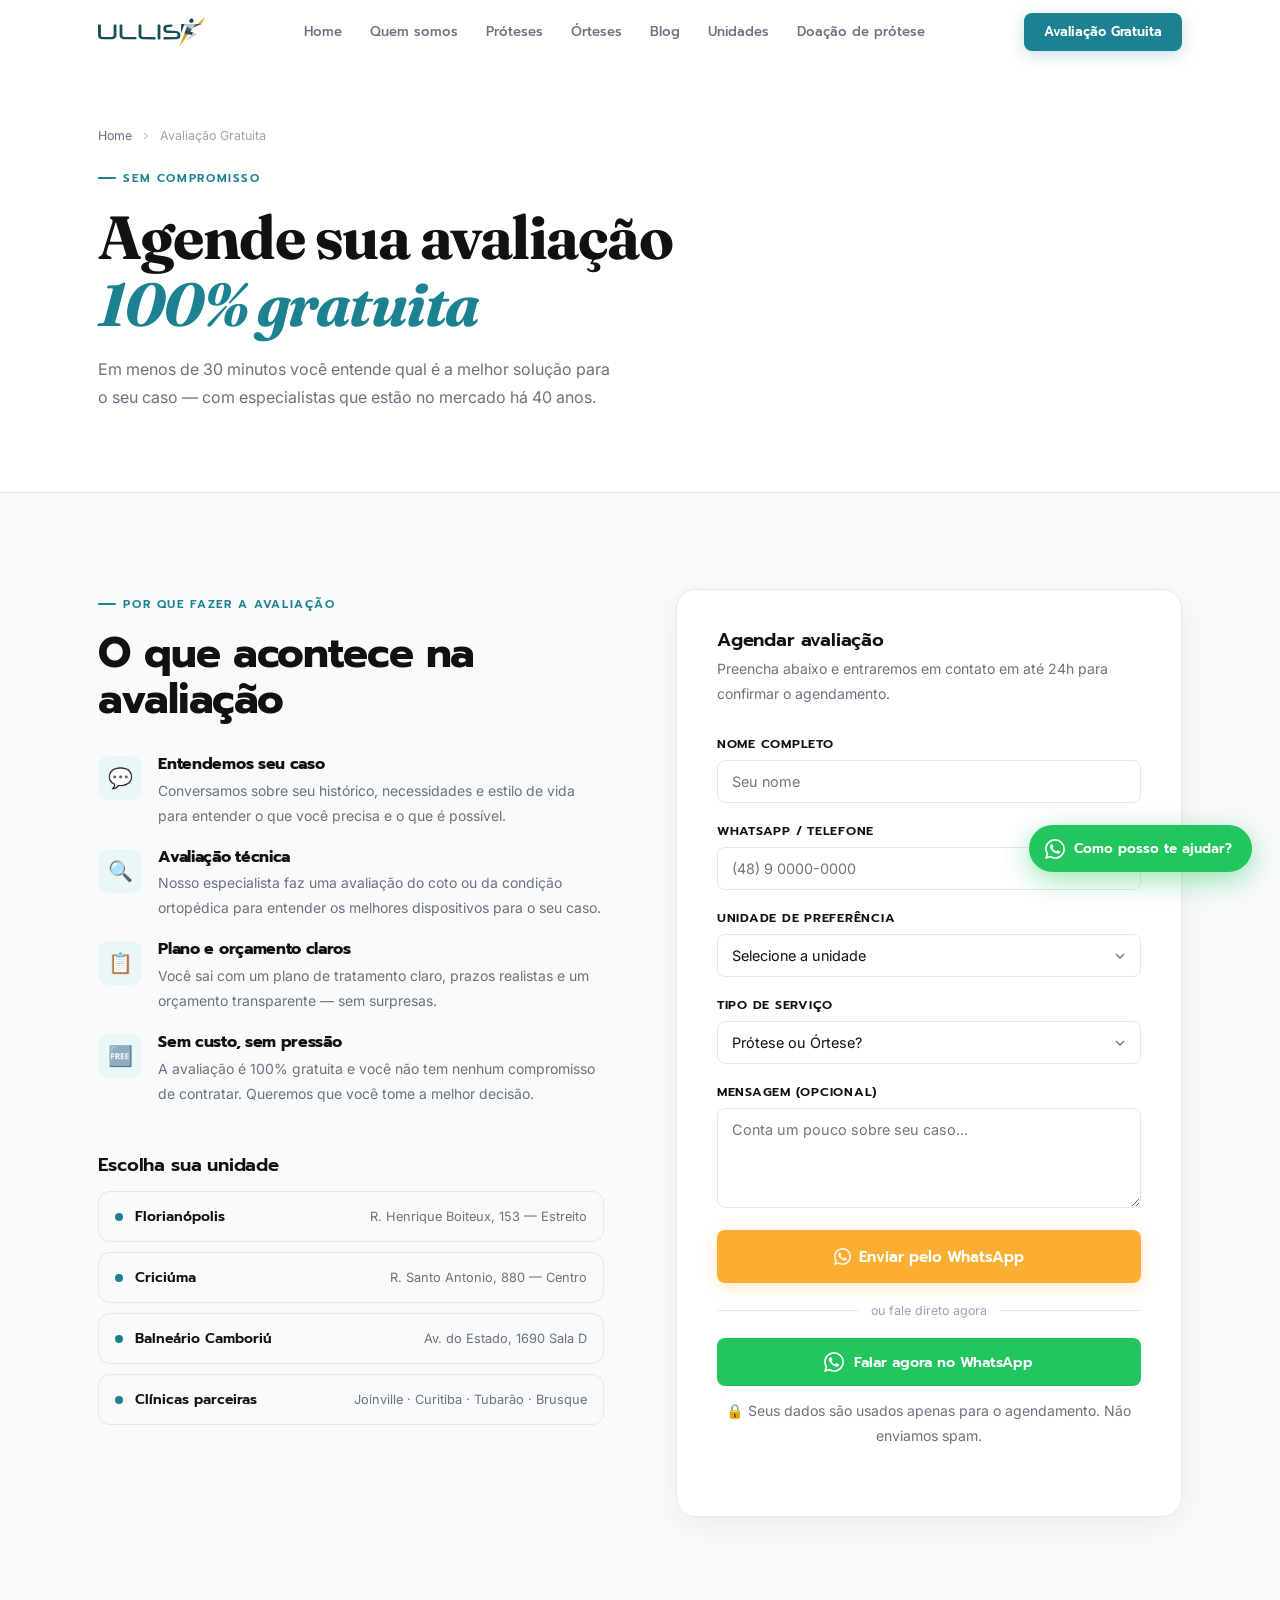
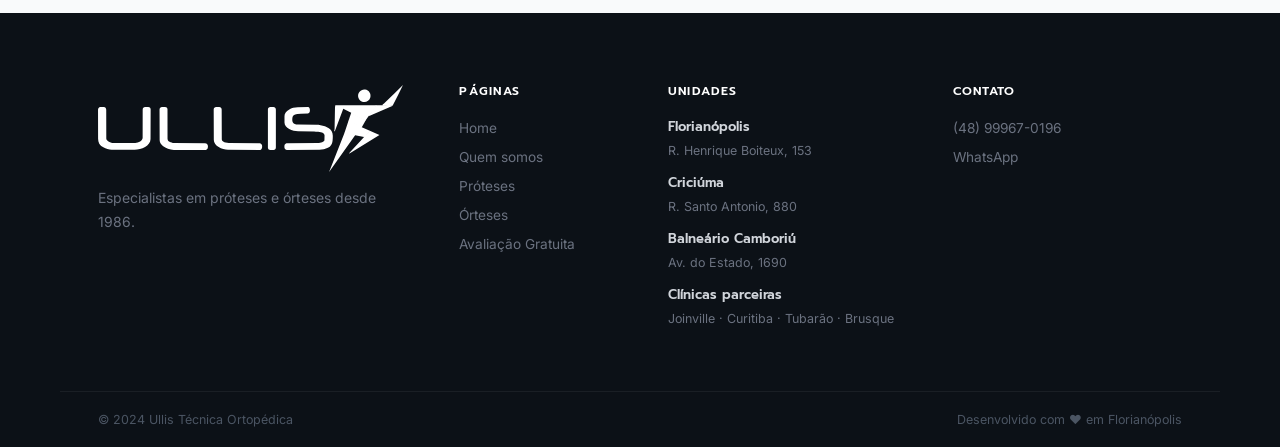
==== commit 788d94f8: "deploy: atualizar avaliacao-gratuita.html" ====
--- a/Ullis/avaliacao-gratuita.html
+++ b/Ullis/avaliacao-gratuita.html
@@ -3,7 +3,7 @@
 <head>
   <meta charset="UTF-8"><meta name="viewport" content="width=device-width, initial-scale=1.0">
   <title>Avaliação Gratuita | Ullis Técnica Ortopédica</title>
-  <meta name="description" content="Agende sua avaliação gratuita com especialistas em próteses e órteses. Sem compromisso. Atendemos em Florianópolis, Criciúma, Balneário Camboriú e Joinville.">
+  <meta name="description" content="Agende sua avaliação gratuita com especialistas em próteses e órteses. Sem compromisso. Unidades em Florianópolis, Criciúma e Balneário Camboriú, e clínicas parceiras em Joinville, Curitiba, Tubarão e Brusque.">
   <link rel="canonical" href="https://ullis.com.br/avaliacao-gratuita">
   <link rel="preconnect" href="https://fonts.googleapis.com">
   <link rel="preconnect" href="https://fonts.gstatic.com" crossorigin>
@@ -140,10 +140,10 @@
               <strong>Balneário Camboriú</strong>
               <span>Av. do Estado, 1690 Sala D</span>
             </a>
-            <a href="https://maps.google.com/?q=Pedro+Mayerle+160+Joinville" target="_blank" rel="noopener" class="unit-c">
-              <div class="unit-c__dot"></div>
-              <strong>Joinville</strong>
-              <span>Pedro Mayerle, 160 — Anita Garibaldi</span>
+            <a href="/unidades#parceiras" class="unit-c">
+              <div class="unit-c__dot"></div>
+              <strong>Clínicas parceiras</strong>
+              <span>Joinville · Curitiba · Tubarão · Brusque</span>
             </a>
           </div>
         </div>
@@ -168,10 +168,17 @@
               <label class="form-label" for="cidade">Unidade de preferência</label>
               <select class="form-select" id="cidade" name="cidade" required>
                 <option value="" disabled selected>Selecione a unidade</option>
-                <option value="Florianópolis">Florianópolis</option>
-                <option value="Criciúma">Criciúma</option>
-                <option value="Balneário Camboriú">Balneário Camboriú</option>
-                <option value="Joinville">Joinville</option>
+                <optgroup label="Unidades próprias">
+                  <option value="Florianópolis">Florianópolis</option>
+                  <option value="Criciúma">Criciúma</option>
+                  <option value="Balneário Camboriú">Balneário Camboriú</option>
+                </optgroup>
+                <optgroup label="Clínicas parceiras">
+                  <option value="Joinville (clínica parceira)">Joinville</option>
+                  <option value="Curitiba (clínica parceira)">Curitiba</option>
+                  <option value="Tubarão (clínica parceira)">Tubarão</option>
+                  <option value="Brusque (clínica parceira)">Brusque</option>
+                </optgroup>
               </select>
             </div>
             <div class="form-group">
@@ -214,7 +221,7 @@
   <div class="footer__main">
     <div><div class="footer__brand-name"><img src="img/logo.svg" alt="Ullis" height="34" style="filter:brightness(0) invert(1)"></div><p class="brand-desc">Especialistas em próteses e órteses desde 1986.</p></div>
     <div class="footer__col"><h5>Páginas</h5><ul><li><a href="/">Home</a></li><li><a href="/quem-somos">Quem somos</a></li><li><a href="/proteses">Próteses</a></li><li><a href="/orteses">Órteses</a></li><li><a href="/avaliacao-gratuita">Avaliação Gratuita</a></li></ul></div>
-    <div class="footer__col"><h5>Unidades</h5><div class="footer__addrs"><div class="footer__addr"><strong>Florianópolis</strong><span>R. Henrique Boiteux, 153</span></div><div class="footer__addr"><strong>Criciúma</strong><span>R. Santo Antonio, 880</span></div><div class="footer__addr"><strong>Balneário Camboriú</strong><span>Av. do Estado, 1690</span></div><div class="footer__addr"><strong>Joinville</strong><span>Pedro Mayerle, 160</span></div></div></div>
+    <div class="footer__col"><h5>Unidades</h5><div class="footer__addrs"><div class="footer__addr"><strong>Florianópolis</strong><span>R. Henrique Boiteux, 153</span></div><div class="footer__addr"><strong>Criciúma</strong><span>R. Santo Antonio, 880</span></div><div class="footer__addr"><strong>Balneário Camboriú</strong><span>Av. do Estado, 1690</span></div><div class="footer__addr"><strong>Clínicas parceiras</strong><span>Joinville · Curitiba · Tubarão · Brusque</span></div></div></div>
     <div class="footer__col"><h5>Contato</h5><ul><li><a href="tel:+5548999670196">(48) 99967-0196</a></li><li><a href="https://wa.me/5548999670196" target="_blank">WhatsApp</a></li></ul></div>
   </div>
   <div style="max-width:var(--max);margin:0 auto"><div class="footer__bar"><span>© 2024 Ullis Técnica Ortopédica</span><span>Desenvolvido com ♥ em Florianópolis</span></div></div>
--- a/Ullis/css/main.css
+++ b/Ullis/css/main.css
@@ -139,4 +139,5 @@
   .wa span{display:none}.wa{padding:13px;border-radius:50%}
   .cta-final__btns{flex-direction:column;align-items:center}
   .page-hero{padding:100px 0 56px}
+  .page-hero h1{font-size:clamp(1.6rem,6vw,2.2rem)}
 }
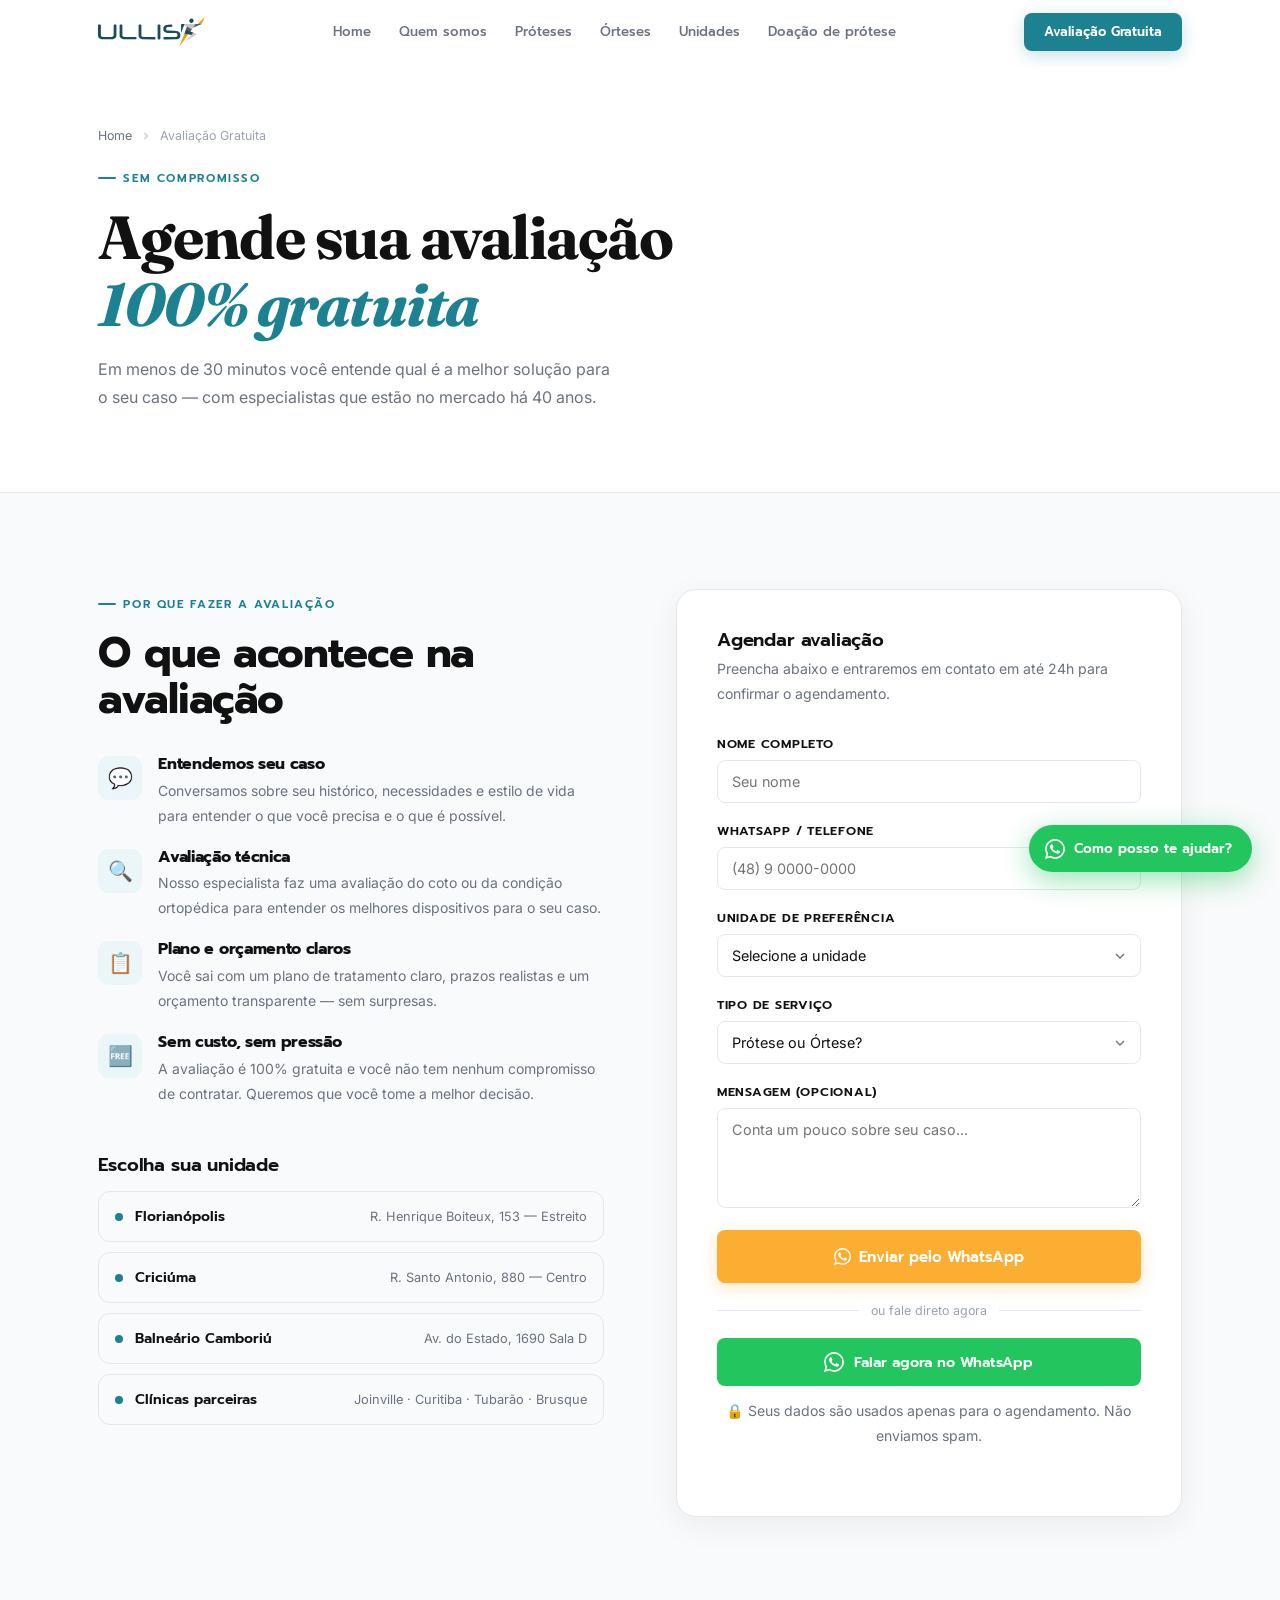
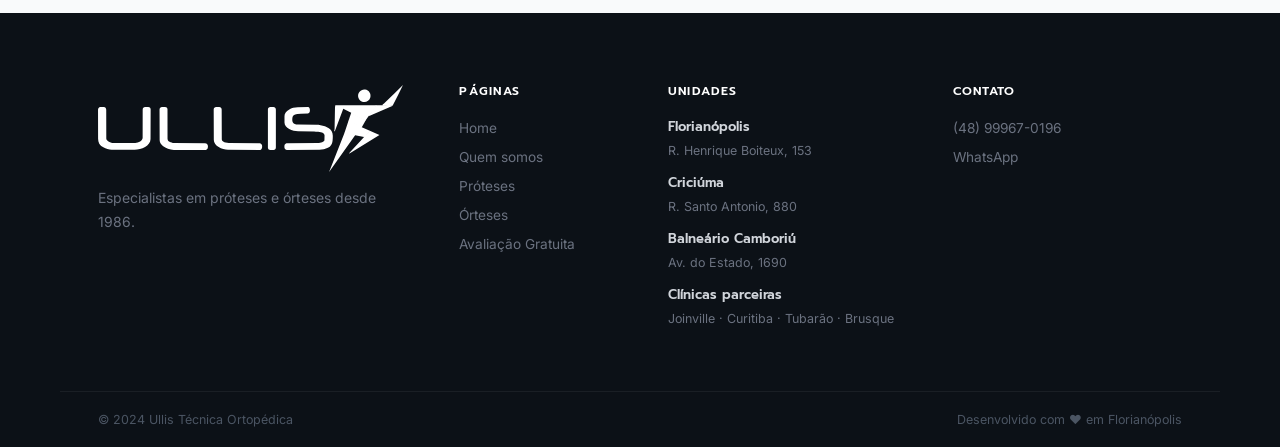
==== commit 2d449fc9: "deploy: atualizar avaliacao-gratuita.html" ====
--- a/Ullis/avaliacao-gratuita.html
+++ b/Ullis/avaliacao-gratuita.html
@@ -61,7 +61,7 @@
     <div class="nav__links">
       <a href="/">Home</a><a href="/quem-somos">Quem somos</a>
       <a href="/proteses">Próteses</a><a href="/orteses">Órteses</a>
-      <a href="/blog">Blog</a><a href="/unidades">Unidades</a><a href="/doacao-protese">Doação de prótese</a>
+      <a href="/unidades">Unidades</a><a href="/doacao-protese">Doação de prótese</a>
     </div>
     <div class="nav__end"><a href="/avaliacao-gratuita" class="btn btn-teal nav__cta-btn active">Avaliação Gratuita</a></div>
     <button class="burger" aria-label="Menu" id="burger"><span></span><span></span><span></span></button>
